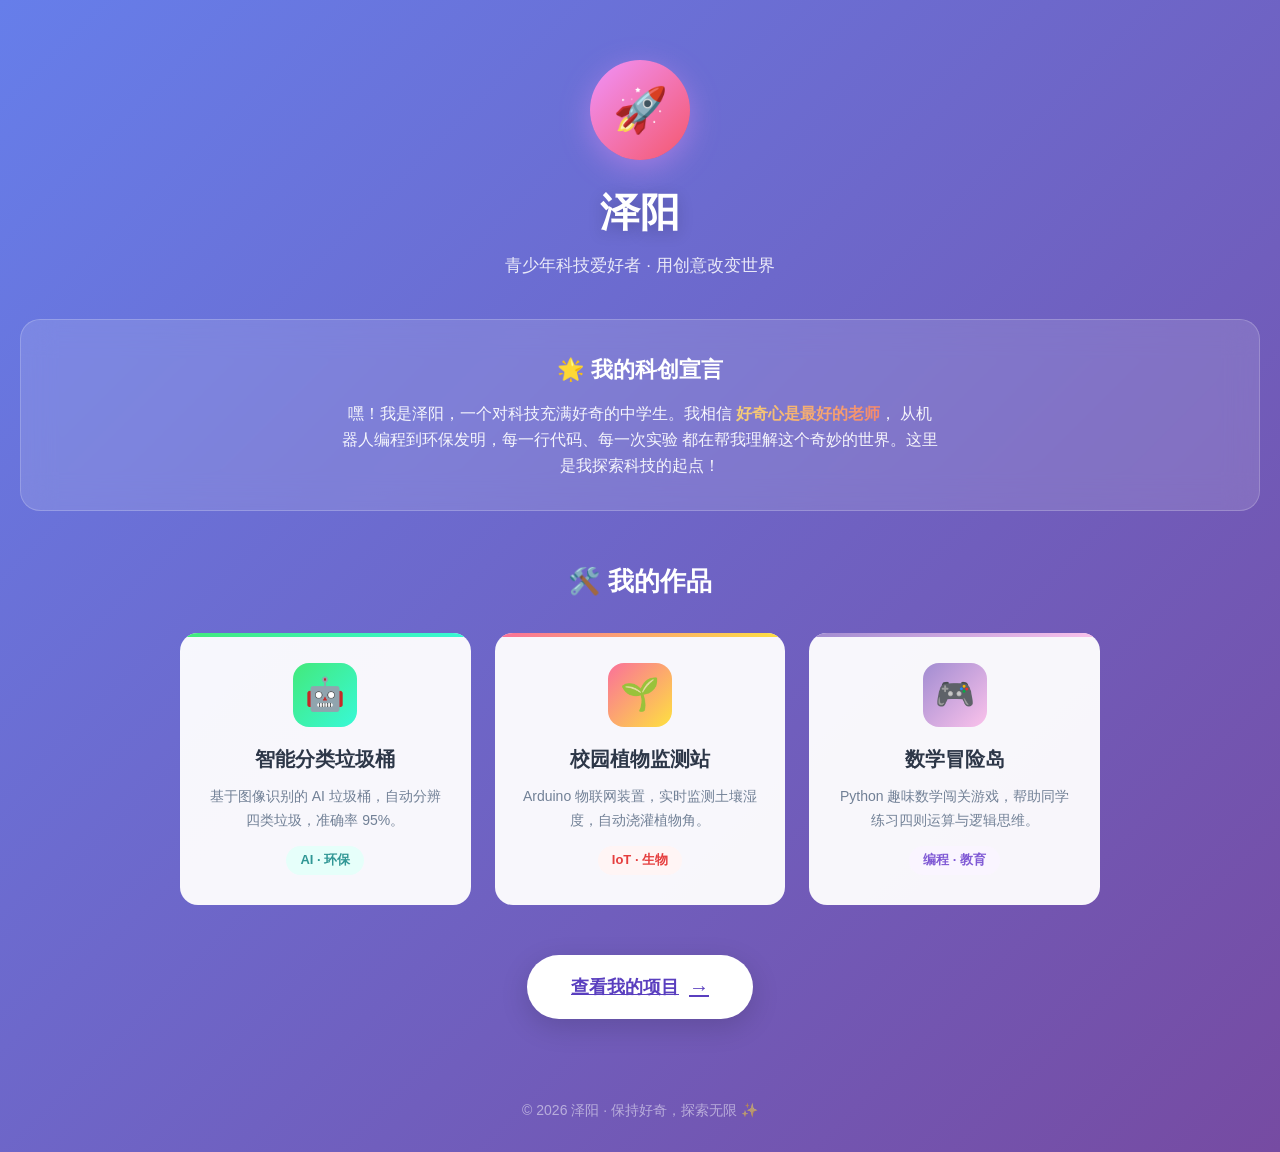
==== index.html @ e7369656 "Add files via upload" ====
<!DOCTYPE html>
<html lang="zh-CN">
<head>
    <meta charset="UTF-8">
    <meta name="viewport" content="width=device-width, initial-scale=1.0">
    <title>泽阳的科创主页</title>
    <link rel="stylesheet" href="css/style.css">
</head>
<body>

    <header class="hero">
        <div class="hero-avatar">🚀</div>
        <h1 class="hero-name">泽阳</h1>
        <p class="hero-tagline">青少年科技爱好者 · 用创意改变世界</p>
    </header>

    <section class="intro">
        <h2 class="intro-title">🌟 我的科创宣言</h2>
        <p class="intro-text">
            嘿！我是泽阳，一个对科技充满好奇的中学生。我相信
            <strong>好奇心是最好的老师</strong>，
            从机器人编程到环保发明，每一行代码、每一次实验
            都在帮我理解这个奇妙的世界。这里是我探索科技的起点！
        </p>
    </section>

    <section class="projects" id="projects">
        <h2 class="projects-title">🛠️ 我的作品</h2>
        <div class="card-grid">
            <article class="card">
                <div class="card-icon card-icon--green">🤖</div>
                <h3 class="card-title">智能分类垃圾桶</h3>
                <p class="card-desc">基于图像识别的 AI 垃圾桶，自动分辨四类垃圾，准确率 95%。</p>
                <span class="card-tag card-tag--green">AI · 环保</span>
            </article>
            <article class="card">
                <div class="card-icon card-icon--pink">🌱</div>
                <h3 class="card-title">校园植物监测站</h3>
                <p class="card-desc">Arduino 物联网装置，实时监测土壤湿度，自动浇灌植物角。</p>
                <span class="card-tag card-tag--pink">IoT · 生物</span>
            </article>
            <article class="card">
                <div class="card-icon card-icon--purple">🎮</div>
                <h3 class="card-title">数学冒险岛</h3>
                <p class="card-desc">Python 趣味数学闯关游戏，帮助同学练习四则运算与逻辑思维。</p>
                <span class="card-tag card-tag--purple">编程 · 教育</span>
            </article>
        </div>
    </section>

    <div class="cta-wrapper">
        <a href="projects.html" class="cta-btn">
            查看我的项目 <span class="cta-arrow">→</span>
        </a>
    </div>

    <footer class="footer">
        <p>© 2026 泽阳 · 保持好奇，探索无限 ✨</p>
    </footer>

<script src="js/script.js"></script>
</body>
</html>
---- css/style.css ----
/* ==========================================
   泽阳的科创主页 — 完整样式
   ========================================== */

*,
*::before,
*::after {
    margin: 0;
    padding: 0;
    box-sizing: border-box;
}

body {
    font-family: 'Segoe UI', 'PingFang SC', 'Microsoft YaHei', sans-serif;
    background: linear-gradient(135deg, #667eea 0%, #764ba2 100%);
    color: #fff;
    min-height: 100vh;
    line-height: 1.6;
}

/* ========== 头部 ========== */
.hero {
    text-align: center;
    padding: 60px 20px 40px;
}

.hero-avatar {
    width: 100px;
    height: 100px;
    border-radius: 50%;
    background: linear-gradient(135deg, #f093fb 0%, #f5576c 100%);
    display: flex;
    align-items: center;
    justify-content: center;
    margin: 0 auto 20px;
    font-size: 44px;
    box-shadow: 0 8px 30px rgba(240, 147, 251, 0.4);
}

.hero-name {
    font-size: 40px;
    font-weight: 800;
    text-shadow: 0 4px 16px rgba(0, 0, 0, 0.2);
}

.hero-tagline {
    font-size: 17px;
    margin-top: 8px;
    opacity: 0.85;
}

/* ========== 介绍 ========== */
.intro {
    background: rgba(255, 255, 255, 0.13);
    backdrop-filter: blur(16px);
    -webkit-backdrop-filter: blur(16px);
    border: 1px solid rgba(255, 255, 255, 0.2);
    border-radius: 20px;
    padding: 32px 36px;
    margin: 0 20px 50px;
    text-align: center;
}

.intro-title {
    font-size: 22px;
    margin-bottom: 14px;
}

.intro-text {
    font-size: 16px;
    opacity: 0.92;
    max-width: 600px;
    margin: 0 auto;
}

.intro-text strong {
    background: linear-gradient(90deg, #ffd86f, #ff8a65);
    -webkit-background-clip: text;
    -webkit-text-fill-color: transparent;
    background-clip: text;
}

/* ========== 作品卡片 ========== */
.projects {
    padding: 0 20px 50px;
}

.projects-title {
    text-align: center;
    font-size: 26px;
    margin-bottom: 30px;
}

.card-grid {
    display: grid;
    grid-template-columns: repeat(auto-fit, minmax(260px, 1fr));
    gap: 24px;
    max-width: 920px;
    margin: 0 auto;
}

.card {
    background: rgba(255, 255, 255, 0.95);
    color: #2d3748;
    border-radius: 18px;
    padding: 30px 24px;
    text-align: center;
    position: relative;
    overflow: hidden;
    transition: transform 0.35s ease, box-shadow 0.35s ease;
    cursor: pointer;
}

.card:hover {
    transform: translateY(-8px);
    box-shadow: 0 16px 48px rgba(0, 0, 0, 0.2);
}

.card::before {
    content: '';
    position: absolute;
    top: 0; left: 0;
    width: 100%; height: 4px;
}

.card:nth-child(1)::before { background: linear-gradient(90deg, #43e97b, #38f9d7); }
.card:nth-child(2)::before { background: linear-gradient(90deg, #fa709a, #fee140); }
.card:nth-child(3)::before { background: linear-gradient(90deg, #a18cd1, #fbc2eb); }

.card-icon {
    width: 64px; height: 64px;
    border-radius: 16px;
    display: flex;
    align-items: center;
    justify-content: center;
    margin: 0 auto 16px;
    font-size: 32px;
    color: #fff;
}

.card-icon--green  { background: linear-gradient(135deg, #43e97b, #38f9d7); }
.card-icon--pink   { background: linear-gradient(135deg, #fa709a, #fee140); }
.card-icon--purple { background: linear-gradient(135deg, #a18cd1, #fbc2eb); }

.card-title {
    font-size: 20px; font-weight: 700;
    margin-bottom: 10px;
}

.card-desc {
    font-size: 14px; color: #718096;
    margin-bottom: 14px; line-height: 1.7;
}

.card-tag {
    display: inline-block;
    padding: 4px 14px;
    border-radius: 20px;
    font-size: 13px; font-weight: 600;
}

.card-tag--green  { background: #e6fffa; color: #319795; }
.card-tag--pink   { background: #fff5f5; color: #e53e3e; }
.card-tag--purple { background: #faf5ff; color: #805ad5; }

/* ========== 按钮 ========== */
.cta-wrapper {
    text-align: center;
    padding-bottom: 50px;
}

.cta-btn {
    display: inline-flex;
    align-items: center;
    gap: 10px;
    padding: 16px 44px;
    font-size: 18px; font-weight: 700;
    color: #5a3fbf;
    background: #fff;
    border: none;
    border-radius: 50px;
    cursor: pointer;
    box-shadow: 0 8px 28px rgba(0, 0, 0, 0.15);
    transition: transform 0.3s ease, box-shadow 0.3s ease, background 0.3s ease;
}

.cta-btn:hover {
    transform: translateY(-3px);
    box-shadow: 0 14px 40px rgba(0, 0, 0, 0.25);
    background: #fefcbf;
}

.cta-arrow {
    font-size: 20px;
    transition: transform 0.3s ease;
}

.cta-btn:hover .cta-arrow {
    transform: translateX(5px);
}

/* ==========================================
   项目展厅 — 气泡云
   ========================================== */
.bubble-hall {
    padding: 20px 20px 80px;
    text-align: center;
    min-height: 500px;
}

.bubble-hall-title {
    font-size: 28px;
    margin-bottom: 8px;
}

.bubble-hall-sub {
    font-size: 15px;
    opacity: 0.7;
    margin-bottom: 40px;
}

.bubble-cloud {
    position: relative;
    width: 100%;
    max-width: 800px;
    height: 450px;
    margin: 0 auto;
}

/* 单个气泡 */
.bubble {
    position: absolute;
    width: 130px;
    height: 130px;
    border-radius: 50%;
    display: flex;
    flex-direction: column;
    align-items: center;
    justify-content: center;
    cursor: pointer;
    color: #fff;
    font-weight: 700;
    font-size: 15px;
    text-align: center;
    box-shadow: 0 8px 32px rgba(0, 0, 0, 0.2);
    transition: transform 0.3s ease, box-shadow 0.3s ease;
    user-select: none;
    animation: floatBubble 5s ease-in-out infinite;
}

.bubble:hover {
    transform: scale(1.15) !important;
    box-shadow: 0 12px 48px rgba(0, 0, 0, 0.35);
    z-index: 10;
}

.bubble-emoji {
    font-size: 36px;
    margin-bottom: 4px;
    display: block;
}

.bubble-name {
    font-size: 13px;
    line-height: 1.3;
}

/* 每颗气泡不同颜色与浮动节奏 */
.bubble--snake {
    background: linear-gradient(135deg, #43e97b, #38f9d7);
    left: 5%; top: 15%;
    animation-delay: 0s;
}

.bubble--trash {
    background: linear-gradient(135deg, #fa709a, #fee140);
    left: 60%; top: 8%;
    animation-delay: 1.2s;
}

.bubble--plant {
    background: linear-gradient(135deg, #a18cd1, #fbc2eb);
    left: 25%; top: 55%;
    animation-delay: 2.4s;
}

.bubble--math {
    background: linear-gradient(135deg, #4facfe, #00f2fe);
    left: 58%; top: 55%;
    animation-delay: 3.6s;
}

@keyframes floatBubble {
    0%, 100% { transform: translateY(0) rotate(0deg); }
    25%  { transform: translateY(-18px) rotate(2deg); }
    50%  { transform: translateY(-8px) rotate(-1deg); }
    75%  { transform: translateY(-22px) rotate(1deg); }
}

/* ==========================================
   弹窗
   ========================================== */
.modal-overlay {
    position: fixed;
    top: 0; left: 0;
    width: 100%; height: 100%;
    background: rgba(0, 0, 0, 0.55);
    backdrop-filter: blur(6px);
    display: flex;
    align-items: center;
    justify-content: center;
    z-index: 1000;
    opacity: 0;
    pointer-events: none;
    transition: opacity 0.35s ease;
}

.modal-overlay.active {
    opacity: 1;
    pointer-events: auto;
}

.modal {
    background: #fff;
    color: #2d3748;
    border-radius: 20px;
    width: 90%;
    max-width: 680px;
    max-height: 85vh;
    overflow-y: auto;
    padding: 40px 36px;
    position: relative;
    box-shadow: 0 20px 60px rgba(0, 0, 0, 0.3);
    transform: translateY(30px);
    transition: transform 0.35s ease;
}

.modal-overlay.active .modal {
    transform: translateY(0);
}

.modal-close {
    position: absolute;
    top: 12px; right: 18px;
    background: none;
    border: none;
    font-size: 32px;
    color: #a0aec0;
    cursor: pointer;
    line-height: 1;
    transition: color 0.2s;
}

.modal-close:hover {
    color: #2d3748;
}

/* 弹窗内容 */
.modal-project-icon {
    font-size: 52px;
    text-align: center;
    display: block;
    margin-bottom: 12px;
}

.modal-project-title {
    font-size: 26px;
    font-weight: 800;
    text-align: center;
    margin-bottom: 8px;
}

.modal-project-tag {
    display: inline-block;
    padding: 4px 14px;
    border-radius: 20px;
    font-size: 13px;
    font-weight: 600;
    margin: 0 auto 20px;
    text-align: center;
}

.modal-project-desc {
    font-size: 15px;
    color: #4a5568;
    line-height: 1.8;
    margin-bottom: 24px;
    text-align: center;
}

/* 代码块 */
.modal-code-block {
    background: #1a202c;
    color: #e2e8f0;
    border-radius: 12px;
    padding: 20px 24px;
    font-family: 'Cascadia Code', 'Fira Code', 'Consolas', monospace;
    font-size: 13px;
    line-height: 1.7;
    overflow-x: auto;
    white-space: pre-wrap;
    margin-bottom: 24px;
    max-height: 300px;
    overflow-y: auto;
}

/* 按钮组 */
.modal-actions {
    display: flex;
    gap: 12px;
    justify-content: center;
    flex-wrap: wrap;
}

.btn-run {
    padding: 12px 32px;
    font-size: 16px;
    font-weight: 700;
    border: none;
    border-radius: 30px;
    cursor: pointer;
    transition: transform 0.2s, box-shadow 0.2s;
}

.btn-run:hover {
    transform: translateY(-2px);
    box-shadow: 0 6px 20px rgba(0, 0, 0, 0.2);
}

.btn-run--primary {
    background: linear-gradient(135deg, #667eea, #764ba2);
    color: #fff;
}

.btn-run--outline {
    background: transparent;
    color: #5a3fbf;
    border: 2px solid #5a3fbf;
}

/* 游戏画布容器 */
.game-container {
    text-align: center;
    margin-bottom: 20px;
}

.game-container canvas {
    border-radius: 12px;
    box-shadow: 0 4px 20px rgba(0, 0, 0, 0.15);
    background: #1a202c;
}

.game-score {
    font-size: 20px;
    font-weight: 700;
    color: #5a3fbf;
    margin-bottom: 12px;
}

.game-hint {
    font-size: 13px;
    color: #a0aec0;
    margin-top: 8px;
}

/* ========== 页脚 ========== */
.footer {
    text-align: center;
    padding: 30px 20px;
    font-size: 14px;
    opacity: 0.5;
}

/* ========== 响应式 ========== */
@media (max-width: 640px) {
    .hero-name { font-size: 30px; }
    .hero { padding: 40px 16px 30px; }
    .intro { margin: 0 12px 36px; padding: 24px 20px; }
    .card-grid { grid-template-columns: 1fr; }

    .bubble-cloud { height: 350px; }
    .bubble { width: 100px; height: 100px; font-size: 12px; }
    .bubble-emoji { font-size: 28px; }

    .modal { padding: 28px 20px; }
}

/* ========== 返回链接 ========== */
.back-link {
    display: inline-block;
    padding: 20px 28px;
    color: rgba(255,255,255,0.8);
    text-decoration: none;
    font-size: 16px;
    font-weight: 600;
    transition: color 0.2s;
}

.back-link:hover {
    color: #fff;
}

/* ========== 全屏展厅（projects.html） ========== */
.bubble-hall--fullpage {
    min-height: 75vh;
    padding-top: 10px;
}

.bubble-hall--fullpage .bubble-cloud {
    height: 500px;
}



    .nav-brand { font-size: 16px; }
    .nav-link { font-size: 13px; padding: 6px 12px; }
    .nav-en { display: none; }
}
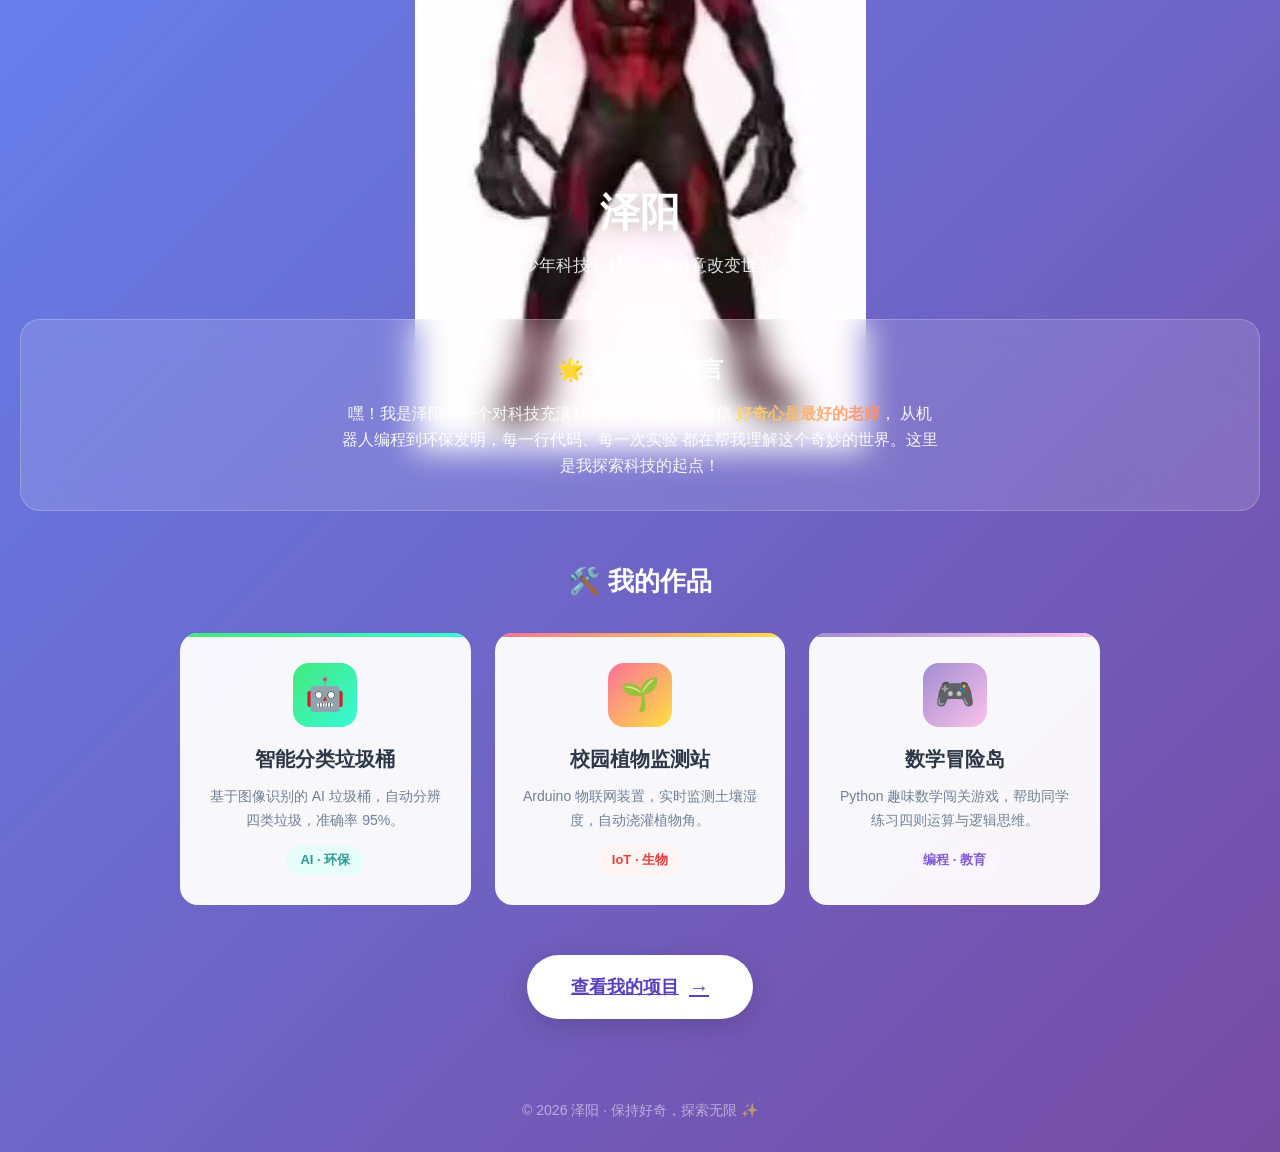
==== commit 26e24420: "Add files via upload" ====
--- a/index.html
+++ b/index.html
@@ -9,7 +9,7 @@
 <body>
 
     <header class="hero">
-        <div class="hero-avatar">🚀</div>
+        <div class="hero-avatar"><img src="images.jpg" alt="泽阳" class="avatar-img"></div>
         <h1 class="hero-name">泽阳</h1>
         <p class="hero-tagline">青少年科技爱好者 · 用创意改变世界</p>
     </header>
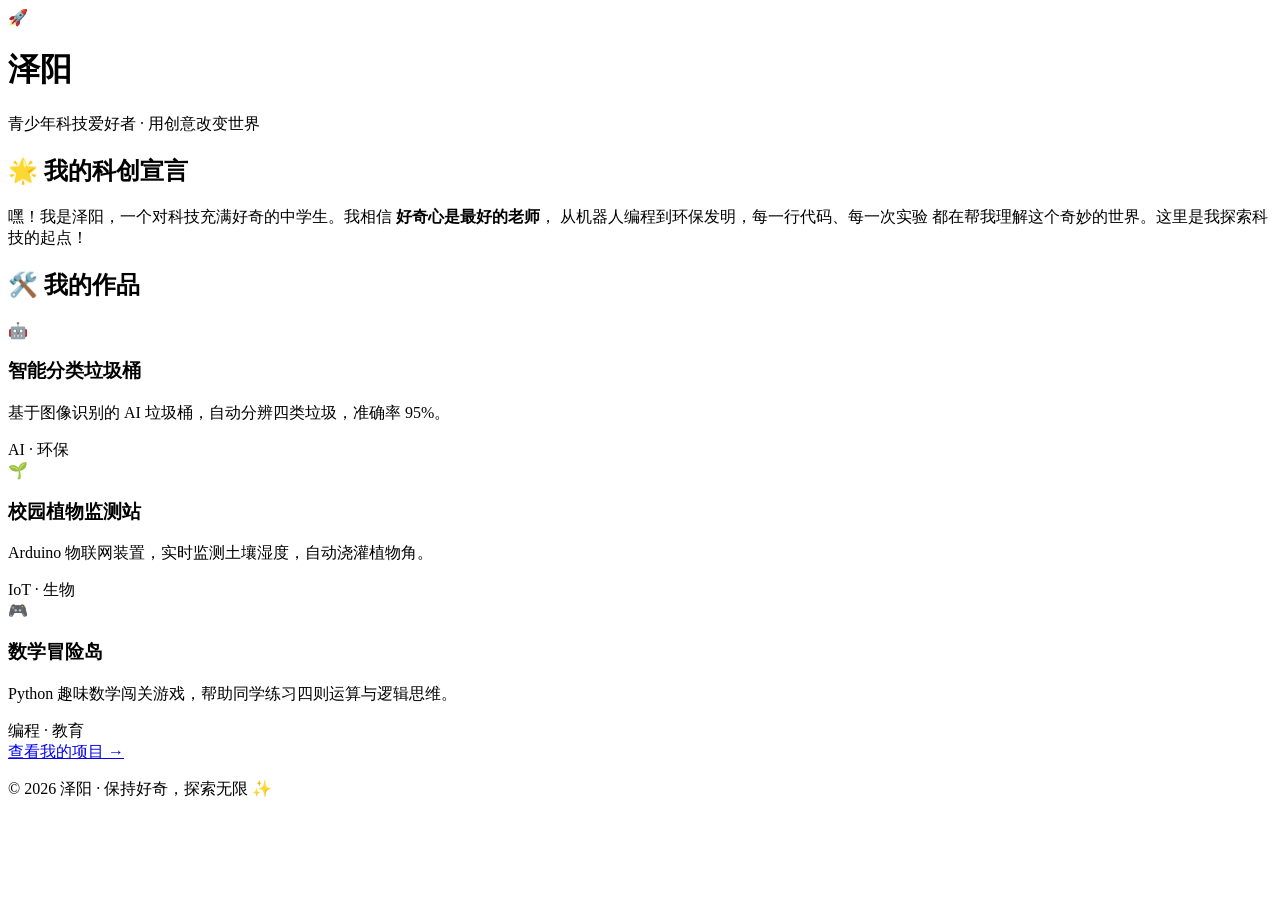
==== commit 17eac422: "Add files via upload" ====
--- a/index.html
+++ b/index.html
@@ -9,7 +9,7 @@
 <body>
 
     <header class="hero">
-        <div class="hero-avatar"><img src="images.jpg" alt="泽阳" class="avatar-img"></div>
+        <div class="hero-avatar">🚀</div>
         <h1 class="hero-name">泽阳</h1>
         <p class="hero-tagline">青少年科技爱好者 · 用创意改变世界</p>
     </header>
